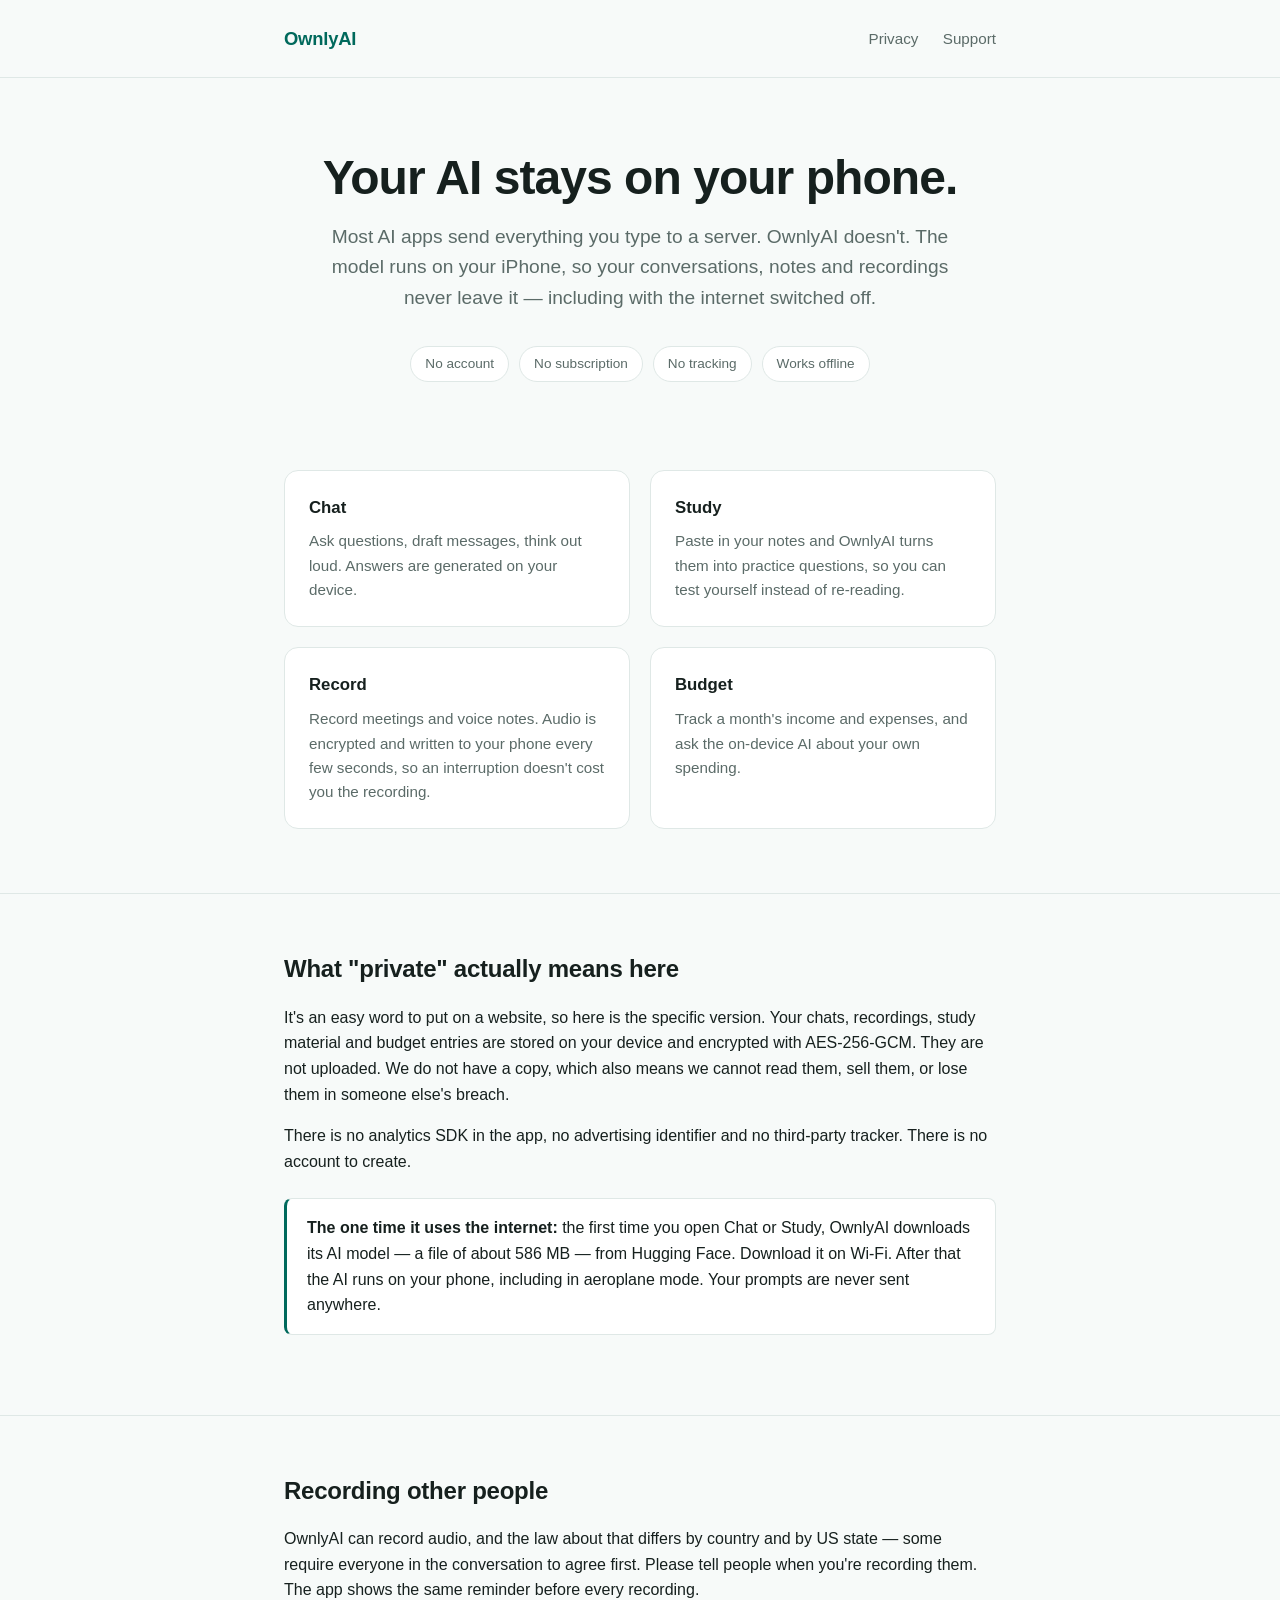
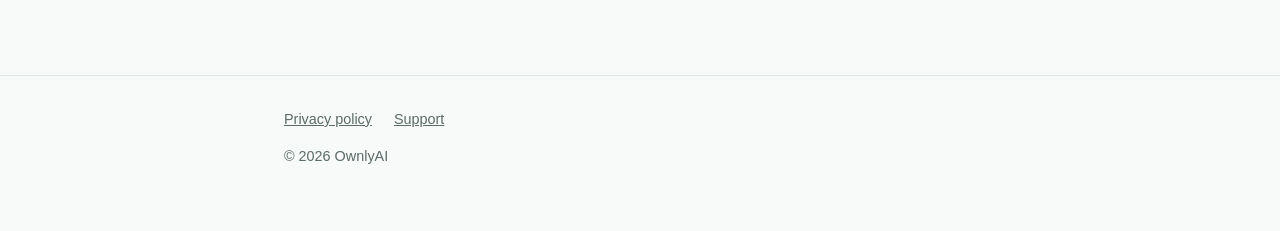
==== index.html @ 991598fe "Add OwnlyAI public site: landing, privacy policy and support Hosts the privacy policy at a public UR" ====
<!doctype html>
<html lang="en">
<head>
<meta charset="utf-8">
<meta name="viewport" content="width=device-width, initial-scale=1">
<title>OwnlyAI — Private AI that works offline</title>
<meta name="description" content="OwnlyAI runs an AI model on your iPhone, not in someone's cloud. No account, no subscription, no data collection. Chat, record, study and budget — offline.">
<link rel="stylesheet" href="style.css">
</head>
<body>

<header class="site">
  <div class="wrap">
    <a class="logo" href="/">OwnlyAI</a>
    <nav>
      <a href="privacy.html">Privacy</a>
      <a href="support.html">Support</a>
    </nav>
  </div>
</header>

<main>
  <div class="wrap hero">
    <h1>Your AI stays on your phone.</h1>
    <p class="lede">
      Most AI apps send everything you type to a server. OwnlyAI doesn't.
      The model runs on your iPhone, so your conversations, notes and
      recordings never leave it — including with the internet switched off.
    </p>
    <div class="badges">
      <span class="badge">No account</span>
      <span class="badge">No subscription</span>
      <span class="badge">No tracking</span>
      <span class="badge">Works offline</span>
    </div>
  </div>

  <div class="wrap">
    <div class="features">
      <div class="card">
        <h3>Chat</h3>
        <p>Ask questions, draft messages, think out loud. Answers are
          generated on your device.</p>
      </div>
      <div class="card">
        <h3>Study</h3>
        <p>Paste in your notes and OwnlyAI turns them into practice
          questions, so you can test yourself instead of re-reading.</p>
      </div>
      <div class="card">
        <h3>Record</h3>
        <p>Record meetings and voice notes. Audio is encrypted and written
          to your phone every few seconds, so an interruption doesn't cost
          you the recording.</p>
      </div>
      <div class="card">
        <h3>Budget</h3>
        <p>Track a month's income and expenses, and ask the on-device AI
          about your own spending.</p>
      </div>
    </div>
  </div>

  <section class="band">
    <div class="wrap">
      <h2>What "private" actually means here</h2>
      <p>
        It's an easy word to put on a website, so here is the specific
        version. Your chats, recordings, study material and budget entries
        are stored on your device and encrypted with AES-256-GCM. They are
        not uploaded. We do not have a copy, which also means we cannot
        read them, sell them, or lose them in someone else's breach.
      </p>
      <p>
        There is no analytics SDK in the app, no advertising identifier and
        no third-party tracker. There is no account to create.
      </p>
      <div class="callout">
        <p>
          <strong>The one time it uses the internet:</strong> the first time
          you open Chat or Study, OwnlyAI downloads its AI model — a file of
          about 586&nbsp;MB — from Hugging Face. Download it on Wi-Fi. After
          that the AI runs on your phone, including in aeroplane mode. Your
          prompts are never sent anywhere.
        </p>
      </div>
    </div>
  </section>

  <section class="band">
    <div class="wrap">
      <h2>Recording other people</h2>
      <p>
        OwnlyAI can record audio, and the law about that differs by country
        and by US state — some require everyone in the conversation to
        agree first. Please tell people when you're recording them. The app
        shows the same reminder before every recording.
      </p>
    </div>
  </section>
</main>

<footer class="site">
  <div class="wrap">
    <a href="privacy.html">Privacy policy</a>
    <a href="support.html">Support</a>
    <p>© 2026 OwnlyAI</p>
  </div>
</footer>

</body>
</html>
---- style.css ----
/* OwnlyAI marketing site. Self-contained - no CDN, no fonts to fetch, no
   trackers. That last one is deliberate: the site for a privacy app should
   not load third-party scripts. */

:root {
  --teal: #00695c;
  --teal-bright: #00897b;
  --ink: #16201e;
  --muted: #5b6b68;
  --bg: #f7faf9;
  --surface: #ffffff;
  --line: #dfe8e6;
}

@media (prefers-color-scheme: dark) {
  :root {
    --teal: #4db6ac;
    --teal-bright: #80cbc4;
    --ink: #e8f0ee;
    --muted: #9fb3af;
    --bg: #101816;
    --surface: #18211f;
    --line: #2a3634;
  }
}

* { box-sizing: border-box; }

body {
  margin: 0;
  font-family: -apple-system, BlinkMacSystemFont, "Segoe UI", Roboto,
    Helvetica, Arial, sans-serif;
  line-height: 1.6;
  color: var(--ink);
  background: var(--bg);
  -webkit-font-smoothing: antialiased;
}

.wrap {
  max-width: 760px;
  margin: 0 auto;
  padding: 0 24px;
}

header.site {
  padding-block: 24px;
  border-bottom: 1px solid var(--line);
}

header.site .wrap {
  display: flex;
  align-items: center;
  justify-content: space-between;
  gap: 16px;
  flex-wrap: wrap;
}

.logo {
  font-weight: 700;
  font-size: 1.15rem;
  color: var(--teal);
  text-decoration: none;
  letter-spacing: -0.01em;
}

nav a {
  color: var(--muted);
  text-decoration: none;
  margin-left: 20px;
  font-size: 0.95rem;
}

nav a:hover { color: var(--teal); }

.hero {
  padding-block: 72px 56px;
  text-align: center;
}

.hero h1 {
  font-size: clamp(2rem, 6vw, 3rem);
  line-height: 1.15;
  letter-spacing: -0.02em;
  margin: 0 0 16px;
}

.hero p.lede {
  font-size: 1.2rem;
  color: var(--muted);
  max-width: 34em;
  margin: 0 auto 32px;
}

.badges {
  display: flex;
  gap: 10px;
  justify-content: center;
  flex-wrap: wrap;
  margin-bottom: 8px;
}

.badge {
  border: 1px solid var(--line);
  background: var(--surface);
  color: var(--muted);
  border-radius: 999px;
  padding: 6px 14px;
  font-size: 0.85rem;
  white-space: nowrap;
}

.features {
  display: grid;
  grid-template-columns: repeat(auto-fit, minmax(240px, 1fr));
  gap: 20px;
  padding-block: 24px 64px;
}

.card {
  background: var(--surface);
  border: 1px solid var(--line);
  border-radius: 14px;
  padding: 24px;
}

.card h3 {
  margin: 0 0 8px;
  font-size: 1.05rem;
}

.card p {
  margin: 0;
  color: var(--muted);
  font-size: 0.95rem;
}

section.band {
  border-top: 1px solid var(--line);
  padding-block: 56px;
}

section.band h2 {
  font-size: 1.5rem;
  letter-spacing: -0.01em;
  margin: 0 0 16px;
}

.doc h1 { font-size: 2rem; letter-spacing: -0.02em; margin-block: 48px 8px; }
.doc h2 { font-size: 1.25rem; margin-block: 36px 8px; }
.doc .updated { color: var(--muted); font-size: 0.9rem; margin-top: 0; }
.doc ul { padding-left: 20px; }
.doc li { margin-bottom: 8px; }

.callout {
  background: var(--surface);
  border: 1px solid var(--line);
  border-left: 3px solid var(--teal);
  border-radius: 8px;
  padding: 16px 20px;
  margin-block: 24px;
}

.callout p { margin: 0; }

a { color: var(--teal); }

footer.site {
  border-top: 1px solid var(--line);
  padding-block: 32px 48px;
  color: var(--muted);
  font-size: 0.9rem;
}

footer.site a { color: var(--muted); margin-right: 18px; }
footer.site a:hover { color: var(--teal); }
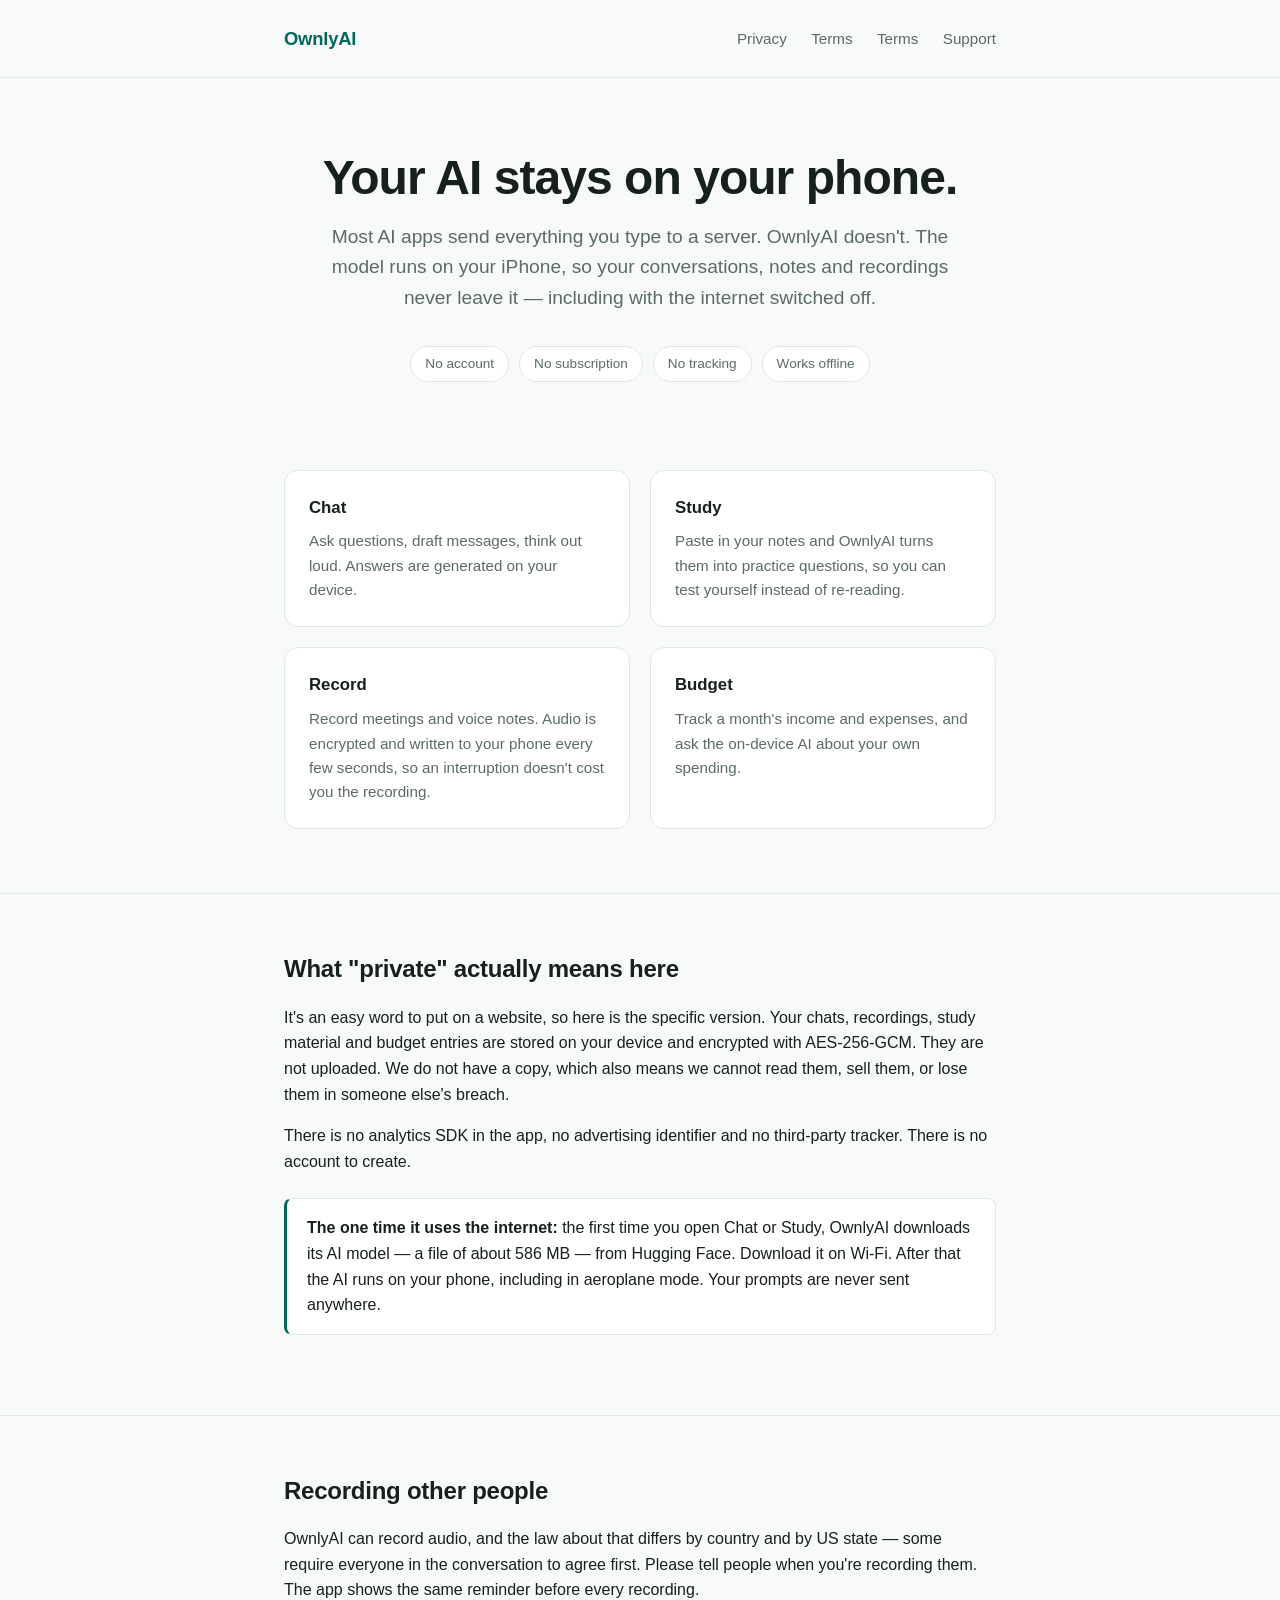
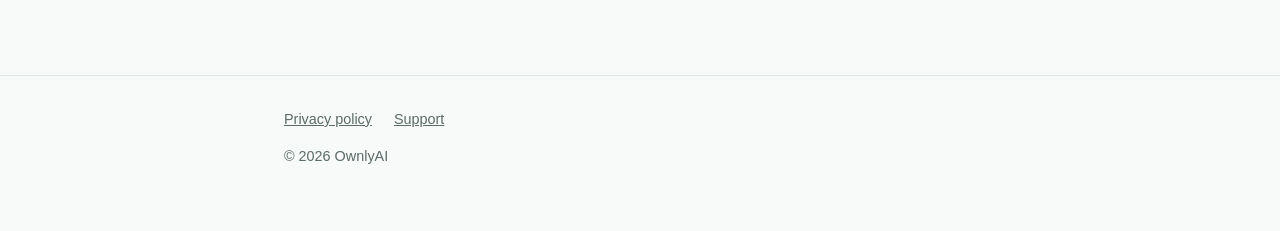
==== commit 1970af72: "Publish Terms of Use, and correct the Privacy Policy The published privacy policy said the app makes" ====
--- a/index.html
+++ b/index.html
@@ -14,7 +14,9 @@
     <a class="logo" href="/">OwnlyAI</a>
     <nav>
       <a href="privacy.html">Privacy</a>
-      <a href="support.html">Support</a>
+      <a href="terms.html">Terms</a>
+      <a href="terms.html">Terms</a>
+    <a href="support.html">Support</a>
     </nav>
   </div>
 </header>
